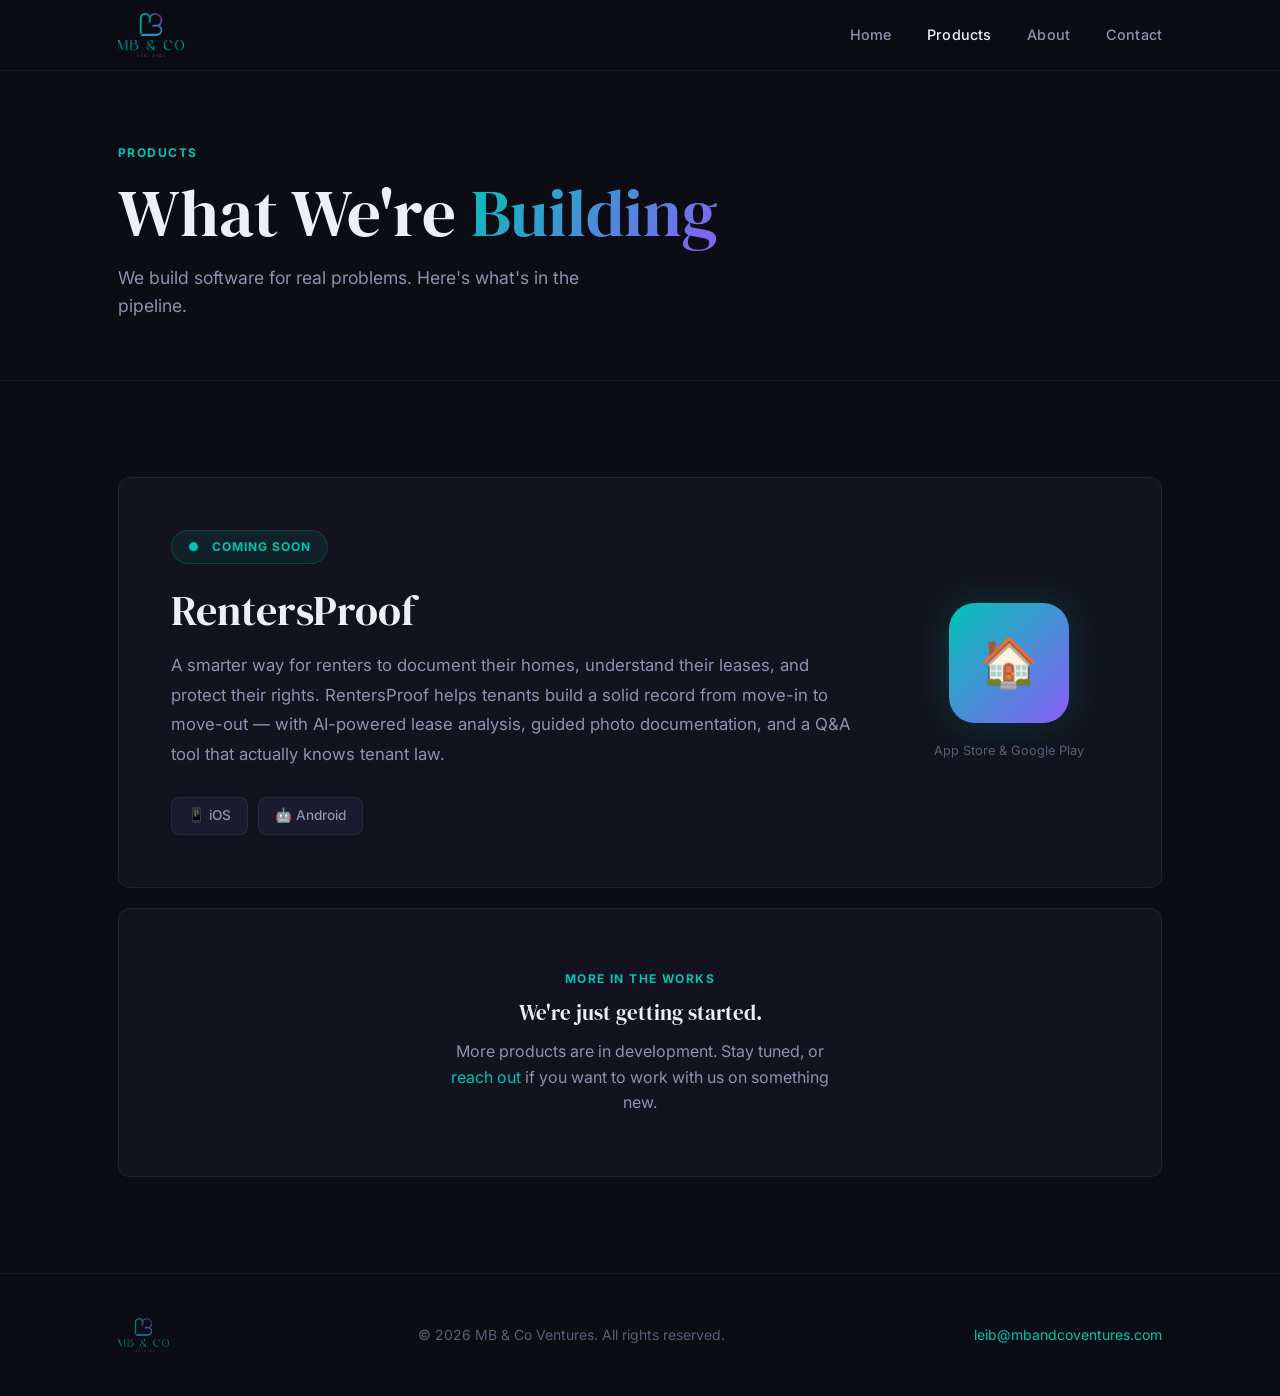
==== products.html @ 2c51850a "Initial commit: MB & Co Ventures website" ====
<!DOCTYPE html>
<html lang="en">
<head>
  <meta charset="UTF-8">
  <meta name="viewport" content="width=device-width, initial-scale=1.0">
  <title>Products — MB & Co Ventures</title>
  <meta name="description" content="What MB & Co Ventures is building.">
  <link rel="icon" href="assets/favicon.svg" type="image/svg+xml">
  <link rel="preconnect" href="https://fonts.googleapis.com">
  <link rel="preconnect" href="https://fonts.gstatic.com" crossorigin>
  <link href="https://fonts.googleapis.com/css2?family=DM+Serif+Display&family=Inter:wght@400;500;600;700&display=swap" rel="stylesheet">
  <link rel="stylesheet" href="styles.css">
</head>
<body>

<nav>
  <div class="nav-inner">
    <a href="index.html" class="nav-logo">
      <img src="assets/logo-full.png" alt="MB & Co Ventures">
    </a>
    <ul class="nav-links">
      <li><a href="index.html">Home</a></li>
      <li><a href="products.html" class="active">Products</a></li>
      <li><a href="about.html">About</a></li>
      <li><a href="contact.html">Contact</a></li>
    </ul>
  </div>
</nav>

<section class="page-hero">
  <div class="container">
    <span class="label">Products</span>
    <h1>What We're <span class="gradient-text">Building</span></h1>
    <p>We build software for real problems. Here's what's in the pipeline.</p>
  </div>
</section>

<section>
  <div class="container">

    <div class="product-card">
      <div>
        <div class="product-badge">
          <span>●</span>&nbsp;Coming Soon
        </div>
        <h2>RentersProof</h2>
        <p>A smarter way for renters to document their homes, understand their leases, and protect their rights. RentersProof helps tenants build a solid record from move-in to move-out — with AI-powered lease analysis, guided photo documentation, and a Q&amp;A tool that actually knows tenant law.</p>
        <div class="platform-chips">
          <span class="platform-chip">📱 iOS</span>
          <span class="platform-chip">🤖 Android</span>
        </div>
      </div>
      <div style="text-align: center;">
        <div class="product-icon">🏠</div>
        <span style="font-size: 0.8rem; color: var(--text-3);">App Store &amp; Google Play</span>
      </div>
    </div>

    <div class="more-coming">
      <span class="label" style="display: block; margin-bottom: 10px;">More in the works</span>
      <h3>We're just getting started.</h3>
      <p style="max-width: 380px; margin: 12px auto 0;">More products are in development. Stay tuned, or <a href="contact.html">reach out</a> if you want to work with us on something new.</p>
    </div>

  </div>
</section>

<footer>
  <div class="footer-inner">
    <img src="assets/logo-full.png" alt="MB & Co Ventures">
    <span class="footer-copy">&copy; 2026 MB & Co Ventures. All rights reserved.</span>
    <a href="mailto:leib@mbandcoventures.com" class="footer-email">leib@mbandcoventures.com</a>
  </div>
</footer>

</body>
</html>
---- styles.css ----
/* =============================================
   MB & Co Ventures — Shared Stylesheet
   ============================================= */

/* Reset */
*, *::before, *::after { box-sizing: border-box; margin: 0; padding: 0; }
html { scroll-behavior: smooth; }

/* Variables */
:root {
  --bg:         #0B0C14;
  --surface:    #12131E;
  --surface-2:  #1A1B2E;
  --border:     rgba(255, 255, 255, 0.06);
  --teal:       #00C4B4;
  --purple:     #8B5CF6;
  --gradient:   linear-gradient(135deg, #00C4B4 0%, #8B5CF6 100%);
  --text-1:     #EEEEF5;
  --text-2:     #9090B0;
  --text-3:     #5C5C78;
  --radius:     12px;
  --max-w:      1100px;
}

/* Base */
body {
  font-family: 'Inter', sans-serif;
  background: var(--bg);
  color: var(--text-1);
  line-height: 1.6;
  -webkit-font-smoothing: antialiased;
}

h1, h2, h3 { font-family: 'DM Serif Display', serif; font-weight: 400; }
h1 { font-size: clamp(2.4rem, 6vw, 4.2rem); line-height: 1.1; }
h2 { font-size: clamp(1.8rem, 4vw, 2.6rem); line-height: 1.2; }
h3 { font-size: 1.3rem; line-height: 1.4; }

p { color: var(--text-2); }
a { color: var(--teal); text-decoration: none; transition: opacity 0.2s; }
a:hover { opacity: 0.75; }

/* Layout */
.container { max-width: var(--max-w); margin: 0 auto; padding: 0 28px; }
section { padding: 96px 0; }
.divider { height: 1px; background: var(--border); }

/* Gradient text */
.gradient-text {
  background: var(--gradient);
  -webkit-background-clip: text;
  -webkit-text-fill-color: transparent;
  background-clip: text;
}

/* Labels */
.label {
  display: block;
  font-size: 0.75rem;
  font-weight: 700;
  letter-spacing: 0.12em;
  text-transform: uppercase;
  color: var(--teal);
  margin-bottom: 14px;
}

/* Section headers */
.section-header { text-align: center; margin-bottom: 60px; }
.section-header h2 { margin-bottom: 14px; }
.section-header p { max-width: 480px; margin: 0 auto; }

/* =============================================
   Navigation
   ============================================= */
nav {
  position: sticky;
  top: 0;
  z-index: 100;
  background: rgba(11, 12, 20, 0.88);
  backdrop-filter: blur(14px);
  -webkit-backdrop-filter: blur(14px);
  border-bottom: 1px solid var(--border);
}
.nav-inner {
  max-width: var(--max-w);
  margin: 0 auto;
  padding: 0 28px;
  height: 70px;
  display: flex;
  align-items: center;
  justify-content: space-between;
}
.nav-logo img { height: 44px; display: block; }
.nav-links {
  list-style: none;
  display: flex;
  gap: 36px;
}
.nav-links a {
  color: var(--text-2);
  font-size: 0.9rem;
  font-weight: 500;
  letter-spacing: 0.01em;
  transition: color 0.2s;
}
.nav-links a:hover,
.nav-links a.active { color: var(--text-1); opacity: 1; }

/* =============================================
   Buttons
   ============================================= */
.btn {
  display: inline-flex;
  align-items: center;
  justify-content: center;
  gap: 8px;
  padding: 13px 28px;
  border-radius: 8px;
  font-size: 0.92rem;
  font-weight: 600;
  font-family: 'Inter', sans-serif;
  cursor: pointer;
  transition: all 0.2s;
  text-decoration: none;
  border: none;
}
.btn-primary {
  background: var(--gradient);
  color: white;
}
.btn-primary:hover { opacity: 0.85; transform: translateY(-1px); }
.btn-secondary {
  background: transparent;
  color: var(--text-1);
  border: 1px solid var(--border);
}
.btn-secondary:hover { border-color: rgba(0,196,180,0.4); color: var(--teal); opacity: 1; }

/* =============================================
   Cards
   ============================================= */
.card {
  background: var(--surface);
  border: 1px solid var(--border);
  border-radius: var(--radius);
  padding: 36px;
  transition: border-color 0.25s, transform 0.25s;
}
.card:hover {
  border-color: rgba(0, 196, 180, 0.18);
  transform: translateY(-2px);
}
.card-icon { font-size: 2rem; margin-bottom: 18px; }
.card h3 { margin-bottom: 10px; }

/* =============================================
   Grid
   ============================================= */
.grid-3 {
  display: grid;
  grid-template-columns: repeat(3, 1fr);
  gap: 22px;
}
.grid-2 {
  display: grid;
  grid-template-columns: repeat(2, 1fr);
  gap: 32px;
}

/* =============================================
   Hero (home)
   ============================================= */
.hero {
  min-height: 82vh;
  display: flex;
  align-items: center;
  padding: 80px 0;
  position: relative;
  overflow: hidden;
}
.hero::before {
  content: '';
  position: absolute;
  top: -180px; right: -180px;
  width: 600px; height: 600px;
  background: radial-gradient(circle, rgba(0,196,180,0.09) 0%, transparent 65%);
  pointer-events: none;
}
.hero::after {
  content: '';
  position: absolute;
  bottom: -180px; left: -100px;
  width: 500px; height: 500px;
  background: radial-gradient(circle, rgba(139,92,246,0.08) 0%, transparent 65%);
  pointer-events: none;
}
.hero-content { position: relative; z-index: 1; }
.hero h1 { margin-bottom: 22px; }
.hero > .container > .hero-content > p {
  font-size: 1.15rem;
  max-width: 540px;
  margin-bottom: 38px;
  line-height: 1.75;
}
.hero-ctas { display: flex; gap: 14px; flex-wrap: wrap; }

/* =============================================
   Page hero (inner pages)
   ============================================= */
.page-hero {
  padding: 72px 0 60px;
  border-bottom: 1px solid var(--border);
}
.page-hero h1 { margin-bottom: 14px; }
.page-hero p { font-size: 1.1rem; max-width: 500px; }

/* =============================================
   Products page
   ============================================= */
.product-card {
  background: var(--surface);
  border: 1px solid var(--border);
  border-radius: var(--radius);
  padding: 52px;
  display: grid;
  grid-template-columns: 1fr 200px;
  gap: 48px;
  align-items: center;
}
.product-badge {
  display: inline-flex;
  align-items: center;
  gap: 8px;
  background: rgba(0,196,180,0.08);
  border: 1px solid rgba(0,196,180,0.2);
  color: var(--teal);
  border-radius: 100px;
  padding: 6px 16px;
  font-size: 0.75rem;
  font-weight: 700;
  letter-spacing: 0.08em;
  text-transform: uppercase;
  margin-bottom: 22px;
}
.product-card h2 { margin-bottom: 16px; }
.product-card > div > p { font-size: 1.05rem; line-height: 1.75; }
.platform-chips { display: flex; gap: 10px; margin-top: 28px; flex-wrap: wrap; }
.platform-chip {
  background: var(--surface-2);
  border: 1px solid var(--border);
  color: var(--text-2);
  border-radius: 8px;
  padding: 7px 16px;
  font-size: 0.85rem;
  font-weight: 500;
}
.product-icon {
  width: 120px;
  height: 120px;
  border-radius: 26px;
  background: var(--gradient);
  display: flex;
  align-items: center;
  justify-content: center;
  font-size: 3rem;
  margin: 0 auto 14px;
  box-shadow: 0 0 40px rgba(0,196,180,0.2);
}
.more-coming {
  text-align: center;
  padding: 60px 40px;
  background: var(--surface);
  border: 1px solid var(--border);
  border-radius: var(--radius);
  margin-top: 20px;
}
.more-coming h3 { margin-bottom: 10px; }

/* =============================================
   About page
   ============================================= */
.origin-block {
  max-width: 660px;
  margin: 0 auto;
  text-align: center;
}
.origin-block p { font-size: 1.1rem; line-height: 1.85; }
.team-card {
  background: var(--surface);
  border: 1px solid var(--border);
  border-radius: var(--radius);
  padding: 42px;
}
.team-card .role {
  font-size: 0.72rem;
  font-weight: 700;
  letter-spacing: 0.12em;
  text-transform: uppercase;
  color: var(--teal);
  margin-bottom: 8px;
}
.team-card h3 { font-size: 1.7rem; margin-bottom: 20px; }
.team-card p { line-height: 1.8; }
.team-card p + p { margin-top: 14px; }

/* =============================================
   Contact page
   ============================================= */
.contact-grid {
  display: grid;
  grid-template-columns: 1fr 1.2fr;
  gap: 72px;
  align-items: start;
}
.contact-info h2 { margin-bottom: 18px; }
.contact-info > p { font-size: 1.05rem; line-height: 1.75; margin-bottom: 36px; }
.contact-meta { display: flex; flex-direction: column; gap: 22px; }
.contact-row .meta-label {
  font-size: 0.72rem;
  font-weight: 700;
  letter-spacing: 0.1em;
  text-transform: uppercase;
  color: var(--text-3);
  margin-bottom: 4px;
}
.contact-row .meta-value { color: var(--text-2); font-size: 0.95rem; }
.contact-row .meta-value a { color: var(--teal); }
.form-wrap { background: var(--surface); border: 1px solid var(--border); border-radius: var(--radius); padding: 40px; }
.form-group { margin-bottom: 18px; }
.form-group label {
  display: block;
  font-size: 0.82rem;
  font-weight: 600;
  color: var(--text-2);
  margin-bottom: 7px;
  letter-spacing: 0.02em;
}
.form-group input,
.form-group textarea {
  width: 100%;
  background: var(--bg);
  border: 1px solid var(--border);
  border-radius: 8px;
  padding: 11px 15px;
  color: var(--text-1);
  font-family: 'Inter', sans-serif;
  font-size: 0.93rem;
  outline: none;
  transition: border-color 0.2s;
}
.form-group input::placeholder,
.form-group textarea::placeholder { color: var(--text-3); }
.form-group input:focus,
.form-group textarea:focus { border-color: var(--teal); }
.form-group textarea { min-height: 130px; resize: vertical; }
.form-row { display: grid; grid-template-columns: 1fr 1fr; gap: 14px; }

/* =============================================
   Footer
   ============================================= */
footer {
  border-top: 1px solid var(--border);
  padding: 44px 0;
}
.footer-inner {
  max-width: var(--max-w);
  margin: 0 auto;
  padding: 0 28px;
  display: flex;
  align-items: center;
  justify-content: space-between;
  flex-wrap: wrap;
  gap: 18px;
}
.footer-inner img { height: 34px; opacity: 0.75; }
.footer-copy { color: var(--text-3); font-size: 0.875rem; }
.footer-email { color: var(--teal); font-size: 0.875rem; }

/* =============================================
   CTA section
   ============================================= */
.cta-section { text-align: center; padding: 80px 0; }
.cta-section h2 { margin-bottom: 16px; }
.cta-section p { max-width: 440px; margin: 0 auto 36px; }

/* =============================================
   Responsive
   ============================================= */
@media (max-width: 900px) {
  .grid-3 { grid-template-columns: 1fr; }
  .product-card { grid-template-columns: 1fr; }
  .product-icon { margin: 0 0 14px; }
  .contact-grid { grid-template-columns: 1fr; gap: 52px; }
}
@media (max-width: 680px) {
  .grid-2 { grid-template-columns: 1fr; }
  .nav-links { display: none; }
  .form-row { grid-template-columns: 1fr; }
  .footer-inner { flex-direction: column; text-align: center; }
  section { padding: 68px 0; }
  .hero { min-height: 65vh; }
  .hero-ctas { flex-direction: column; }
  .hero-ctas .btn { width: 100%; }
}
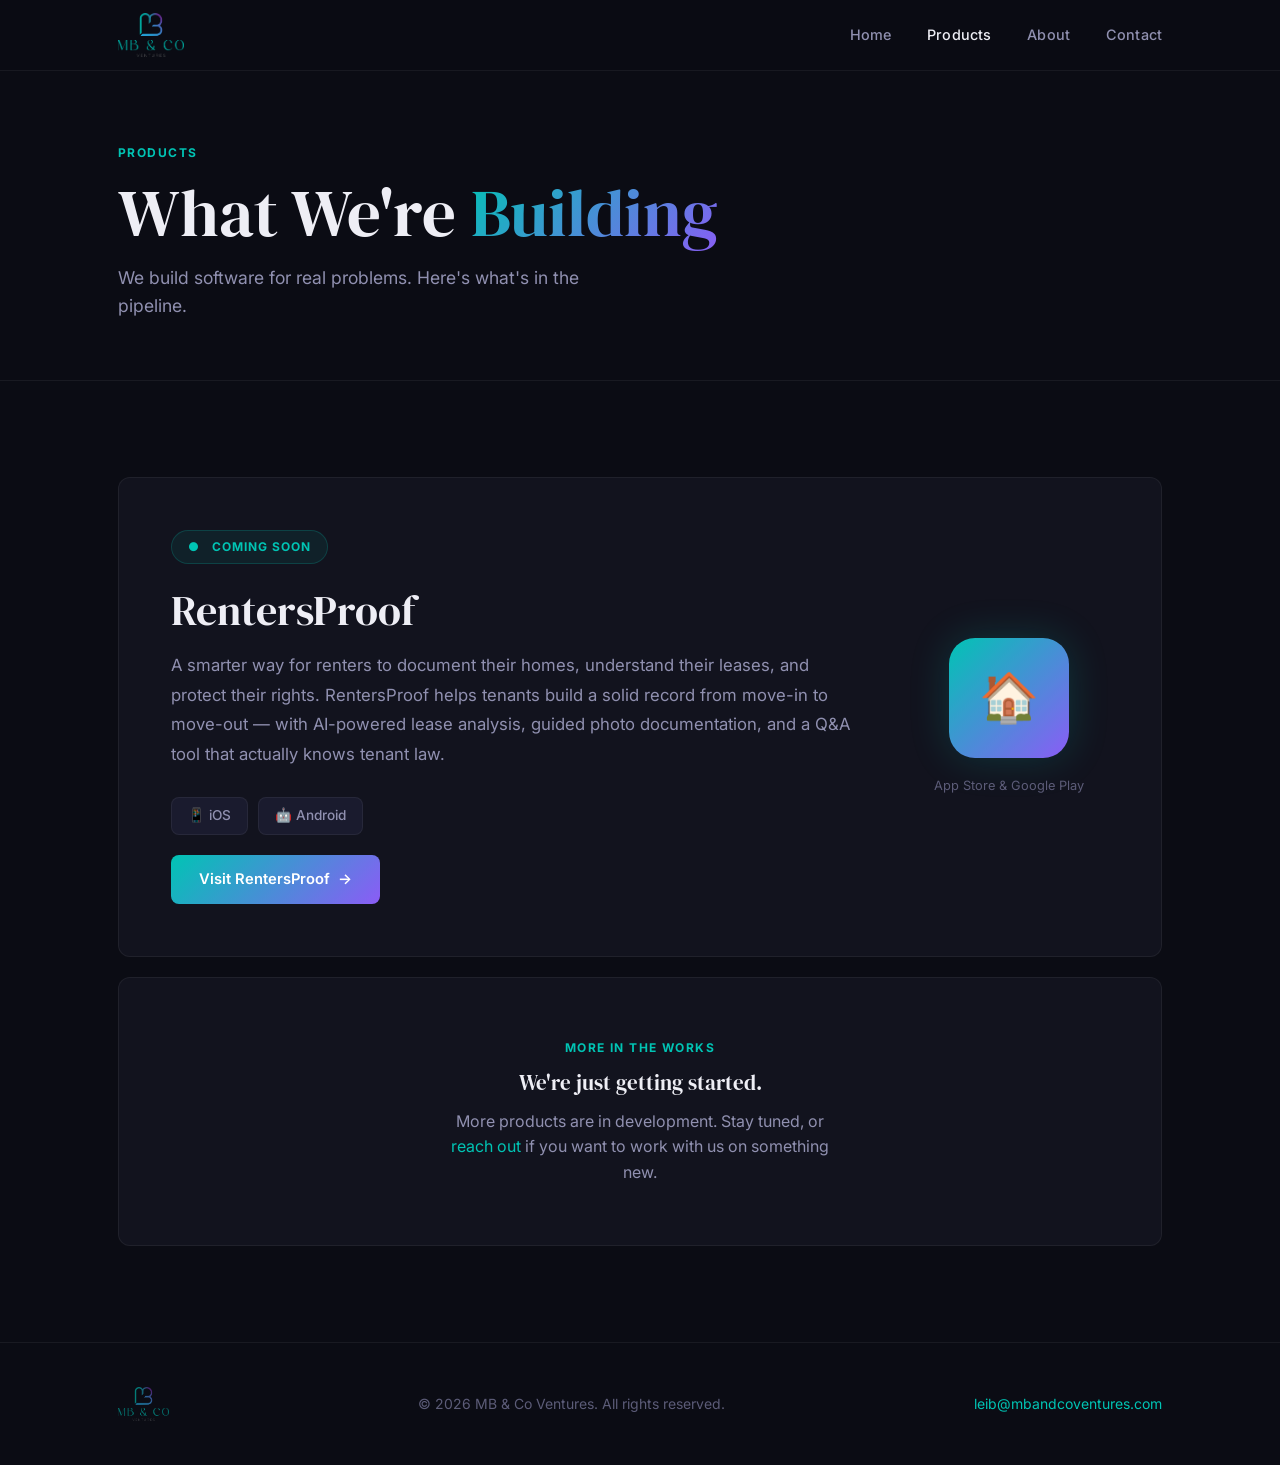
==== commit cf5cda52: "Add visible link to rentersproofapp.com from RentersProof product card Co-Authored-By: Claude Opus 4" ====
--- a/products.html
+++ b/products.html
@@ -49,6 +49,7 @@
           <span class="platform-chip">📱 iOS</span>
           <span class="platform-chip">🤖 Android</span>
         </div>
+        <a href="https://rentersproofapp.com" class="btn btn-primary" target="_blank" rel="noopener" style="margin-top: 20px;">Visit RentersProof &nbsp;→</a>
       </div>
       <div style="text-align: center;">
         <div class="product-icon">🏠</div>
